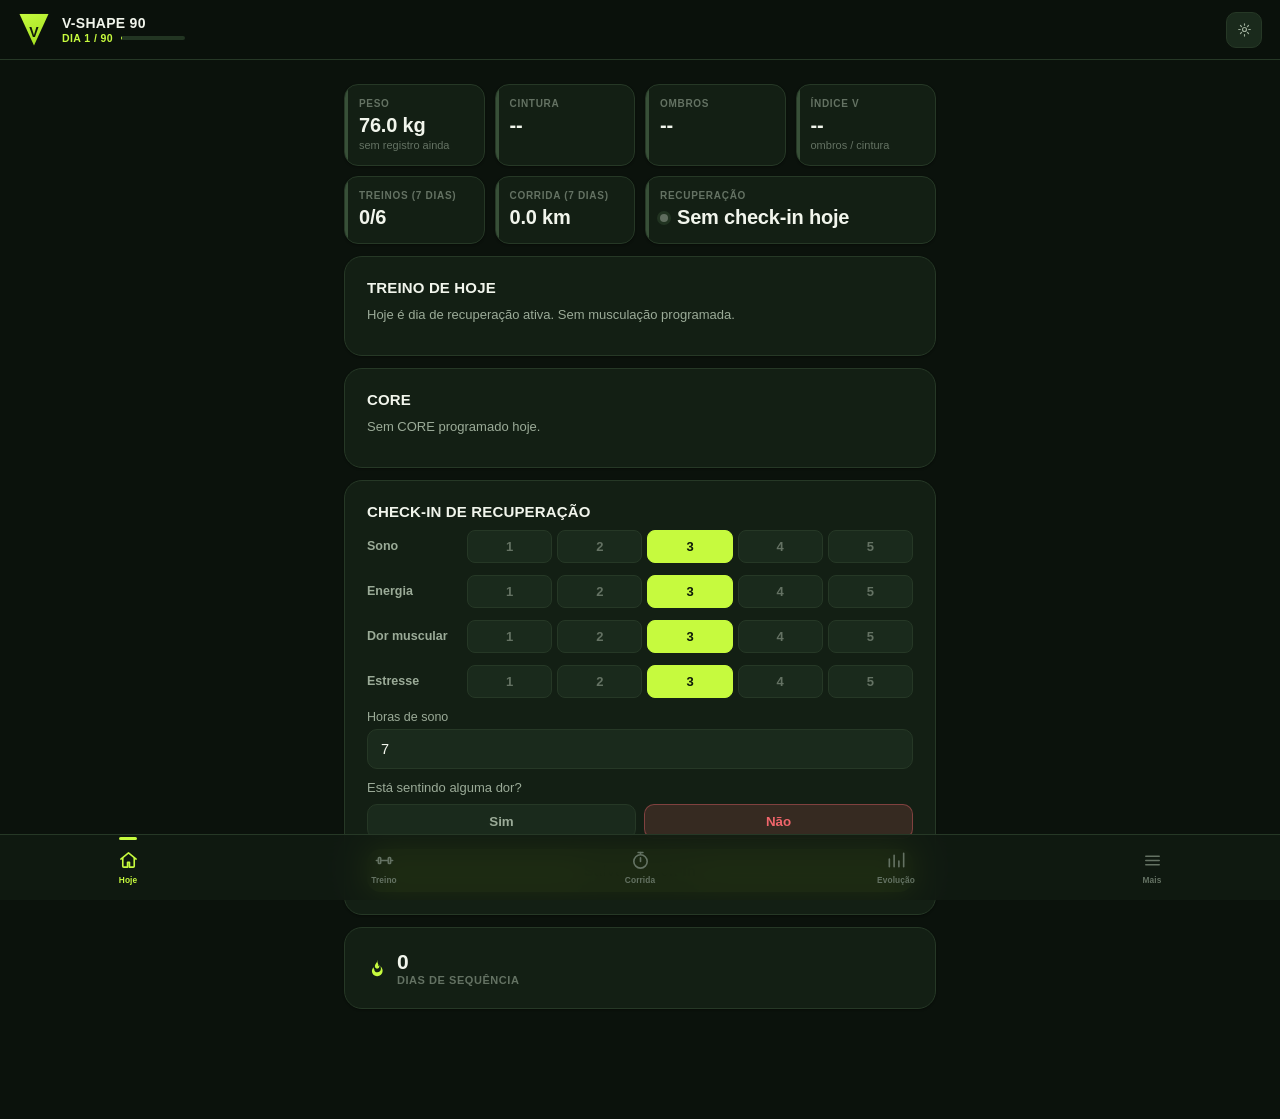
==== vshape90/index.html @ 39c12e2d "Add files via upload" ====
<!DOCTYPE html>
<html lang="pt-BR">
<head>
<meta charset="UTF-8">
<meta name="viewport" content="width=device-width, initial-scale=1, viewport-fit=cover">
<meta name="theme-color" content="#0B120C">
<title>V-SHAPE 90</title>
<link rel="manifest" href="manifest.json">
<link rel="icon" href="assets/icon-192.png">
<link rel="apple-touch-icon" href="assets/icon-192.png">
<link rel="stylesheet" href="css/style.css">
</head>
<body>

<!-- ====================== HEADER ====================== -->
<header class="app-header">
  <div class="brand">
    <span class="brand-mark">V</span>
    <div class="brand-text">
      <strong>V-SHAPE 90</strong>
      <div class="brand-day-row">
        <span id="header-day">DIA 1 / 90</span>
        <div class="brand-progress"><div class="brand-progress-fill" id="header-progress" style="width:1%"></div></div>
      </div>
    </div>
  </div>
  <button id="btn-more-shortcut" class="icon-btn" title="Configurações">
    <svg viewBox="0 0 22 22" fill="none" stroke="currentColor" stroke-width="1.5" stroke-linecap="round" stroke-linejoin="round">
      <circle cx="11" cy="11" r="2.6"/>
      <path d="M11 3.5v2M11 17.5v2M18.5 11h-2M5.5 11h-2M16.2 5.8l-1.4 1.4M7.2 14.8l-1.4 1.4M16.2 16.2l-1.4-1.4M7.2 7.2 5.8 5.8"/>
    </svg>
  </button>
</header>

<main id="app">

  <!-- ====================== VIEW: HOJE ====================== -->
  <section id="view-hoje" class="view active">

    <div class="card-grid" id="dashboard-cards"></div>

    <div class="panel" id="today-workout-panel">
      <h3>TREINO DE HOJE</h3>
      <div id="today-workout-content"></div>
    </div>

    <div class="panel" id="today-run-panel" style="display:none">
      <h3>CORRIDA DE HOJE</h3>
      <div id="today-run-content"></div>
    </div>

    <div class="panel" id="today-core-panel">
      <h3>CORE</h3>
      <div id="today-core-content"></div>
    </div>

    <div class="panel" id="checkin-panel">
      <h3>CHECK-IN DE RECUPERAÇÃO</h3>
      <div id="checkin-content"></div>
    </div>

    <div class="panel" id="streak-panel">
      <div class="streak-row">
        <div class="streak-metric">
          <svg class="icon-badge" viewBox="0 0 22 22" fill="currentColor" stroke="none">
            <path d="M11 2c1.1 2.8-1.9 4.1-2.3 6.6-.3 1.9.9 3.1 2.3 3.1a2.7 2.7 0 0 0 2.7-2.7c0-.6-.2-1.1-.5-1.6.2 1.1-.4 1.6-.8 1.3.6-1.6-.7-2.5-.9-4.2A3.6 3.6 0 0 0 11 2z"/>
            <path d="M8 12.3a3.4 3.4 0 0 0 3.4 3.4c2.2 0 3.9-1.7 3.9-4a5 5 0 0 0-.7-2.5c1.6 1 2.6 2.9 2.6 5A5.9 5.9 0 0 1 11 20a5.6 5.6 0 0 1-5.6-5.6c0-1.7.8-3 1.9-4.1-.1.7 0 1.4.7 2z"/>
          </svg>
          <div>
            <strong id="streak-count">0</strong>
            <div class="metric-label">dias de sequência</div>
          </div>
        </div>
        <div id="pr-mini" class="pr-mini"></div>
      </div>
    </div>
  </section>

  <!-- ====================== VIEW: TREINO ====================== -->
  <section id="view-treino" class="view">
    <div class="tabs" id="day-tabs"></div>
    <div id="treino-content"></div>
  </section>

  <!-- MODO TREINO (fullscreen overlay) -->
  <div id="workout-mode" class="workout-mode hidden">
    <button id="wm-close" class="icon-btn wm-close">✕</button>
    <div class="wm-inner">
      <div class="wm-eyebrow" id="wm-eyebrow">TREINO</div>
      <div id="wm-demo"></div>
      <div class="wm-exname" id="wm-exname">EXERCÍCIO</div>
      <div class="wm-series" id="wm-series">Série 1/4</div>
      <div class="wm-prev" id="wm-prev">Anterior: --</div>
      <a class="ex-external-link" id="wm-external-link" href="https://gifdotreino.com/" target="_blank" rel="noopener noreferrer">
        Ver execução real no Gif do Treino
        <svg viewBox="0 0 16 16" fill="none" stroke="currentColor" stroke-width="1.6" stroke-linecap="round" stroke-linejoin="round"><path d="M6 3H3v10h10v-3"/><path d="M9 3h4v4"/><path d="M13 3 7 9"/></svg>
      </a>

      <div class="wm-field">
        <label>Carga (kg)</label>
        <div class="stepper">
          <button id="wm-weight-minus" class="stepper-btn">−</button>
          <input id="wm-weight" type="number" inputmode="decimal" value="0">
          <button id="wm-weight-plus" class="stepper-btn">+</button>
        </div>
      </div>

      <div class="wm-field">
        <label>Repetições</label>
        <div class="stepper">
          <button id="wm-reps-minus" class="stepper-btn">−</button>
          <input id="wm-reps" type="number" inputmode="numeric" value="0">
          <button id="wm-reps-plus" class="stepper-btn">+</button>
        </div>
      </div>

      <label class="wm-pain-check">
        <input type="checkbox" id="wm-pain"> Senti dor nesta série
      </label>

      <button id="wm-conclude" class="btn-primary btn-lg">✓ CONCLUIR SÉRIE</button>

      <div id="wm-rest" class="wm-rest hidden">
        <div class="wm-rest-label">DESCANSO</div>
        <div class="wm-rest-time" id="wm-rest-time">01:30</div>
        <div class="wm-rest-options" id="wm-rest-options"></div>
        <button id="wm-skip-rest" class="btn-ghost">Pular descanso</button>
      </div>
    </div>
  </div>

  <!-- ====================== VIEW: CORRIDA ====================== -->
  <section id="view-corrida" class="view">
    <div class="panel">
      <h3>PLANO DA SEMANA</h3>
      <div id="run-plan-content"></div>
    </div>
    <div class="panel">
      <h3>REGISTRAR CORRIDA</h3>
      <form id="run-form" class="form-grid">
        <label>Tipo
          <select id="run-type">
            <option value="leve">Corrida leve</option>
            <option value="intervalado">Intervalado</option>
            <option value="longao">Longão</option>
          </select>
        </label>
        <label>Distância (km)
          <input id="run-distance" type="number" step="0.01" min="0" required>
        </label>
        <label>Duração (min)
          <input id="run-duration" type="number" step="0.1" min="0" required>
        </label>
        <label>Esforço percebido (1-10)
          <input id="run-rpe" type="number" min="1" max="10">
        </label>
        <label>FC média (opcional)
          <input id="run-hr" type="number" min="0">
        </label>
        <label class="span-2">Observações
          <textarea id="run-notes" rows="2"></textarea>
        </label>
        <button type="submit" class="btn-primary span-2">Salvar corrida</button>
      </form>
    </div>
    <div class="panel">
      <h3>EVOLUÇÃO DO PACE</h3>
      <canvas id="run-pace-chart" class="chart-canvas"></canvas>
    </div>
    <div class="panel">
      <h3>HISTÓRICO</h3>
      <div id="run-history"></div>
    </div>
  </section>

  <!-- ====================== VIEW: EVOLUÇÃO ====================== -->
  <section id="view-evolucao" class="view">
    <div class="panel">
      <h3>ÍNDICE V-SHAPE</h3>
      <div id="vindex-content"></div>
      <canvas id="vindex-chart" class="chart-canvas"></canvas>
    </div>

    <div class="panel">
      <h3>REGISTRO SEMANAL DE MEDIDAS</h3>
      <form id="body-form" class="form-grid">
        <label>Peso (kg)<input id="bf-weight" type="number" step="0.1" required></label>
        <label>Cintura (cm)<input id="bf-waist" type="number" step="0.1"></label>
        <label>Ombros (cm)<input id="bf-shoulders" type="number" step="0.1"></label>
        <label>Peito (cm)<input id="bf-chest" type="number" step="0.1"></label>
        <label>Braço D (cm)<input id="bf-armr" type="number" step="0.1"></label>
        <label>Braço E (cm)<input id="bf-arml" type="number" step="0.1"></label>
        <label>Coxa (cm)<input id="bf-thigh" type="number" step="0.1"></label>
        <button type="submit" class="btn-primary span-2">Salvar medidas</button>
      </form>
    </div>

    <div class="panel">
      <h3>PESO — HISTÓRICO</h3>
      <canvas id="weight-chart" class="chart-canvas"></canvas>
    </div>

    <div class="panel">
      <h3>FOTOS DE PROGRESSO</h3>
      <div class="photo-upload-row">
        <label>Ângulo
          <select id="photo-type">
            <option value="frente">Frente</option>
            <option value="costas">Costas</option>
            <option value="perfil">Perfil</option>
          </select>
        </label>
        <input type="file" id="photo-input" accept="image/*" capture="environment">
      </div>
      <div id="photo-gallery" class="photo-gallery"></div>
    </div>

    <div class="panel">
      <h3>COMPARAÇÃO POR SEMANA</h3>
      <div id="week-compare-controls" class="week-compare-controls"></div>
      <div id="week-compare-content"></div>
    </div>

    <div class="panel">
      <h3>
        <svg class="icon" viewBox="0 0 22 22" fill="none" stroke="currentColor" stroke-width="1.5" stroke-linecap="round" stroke-linejoin="round">
          <path d="M7 4h8v3a4 4 0 0 1-8 0V4z"/>
          <path d="M7 5H4.5a2 2 0 0 0 0 4H7M15 5h2.5a2 2 0 0 1 0 4H15"/>
          <path d="M11 11v3M8.5 17h5M9 17c0-1.2.5-2 2-2s2 .8 2 2"/>
        </svg>
        Recordes
      </h3>
      <div id="records-content"></div>
    </div>

    <div class="panel">
      <h3>CHECKPOINTS 30 / 60 / 90</h3>
      <div id="checkpoints-content"></div>
    </div>

    <div class="panel">
      <h3>RELATÓRIO SEMANAL</h3>
      <div id="weekly-report-content"></div>
      <button id="btn-generate-report" class="btn-secondary">Gerar relatório desta semana</button>
    </div>
  </section>

  <!-- ====================== VIEW: MAIS ====================== -->
  <section id="view-mais" class="view">

    <div class="panel">
      <h3>
        <svg class="icon" viewBox="0 0 22 22" fill="none" stroke="currentColor" stroke-width="1.6" stroke-linecap="round" stroke-linejoin="round">
          <path d="M11 3s5.5 6.2 5.5 10a5.5 5.5 0 1 1-11 0C5.5 9.2 11 3 11 3z"/>
        </svg>
        Água
      </h3>
      <div id="water-content"></div>
    </div>

    <div class="panel">
      <h3>ALIMENTAÇÃO</h3>
      <div id="nutrition-content"></div>
    </div>

    <div class="panel">
      <h3>CONFIGURAÇÕES</h3>
      <form id="settings-form" class="form-grid">
        <label>Meta de água (mL)<input id="set-water" type="number" min="0"></label>
        <label>Meta de calorias (kcal)<input id="set-cal" type="number" min="0"></label>
        <label>Meta de proteína (g)<input id="set-prot" type="number" min="0"></label>
        <label>Meta de carboidrato (g)<input id="set-carb" type="number" min="0"></label>
        <label>Meta de gordura (g)<input id="set-fat" type="number" min="0"></label>
        <label>Descanso padrão (s)<input id="set-rest" type="number" min="0"></label>
        <button type="submit" class="btn-primary span-2">Salvar configurações</button>
      </form>
    </div>

    <div class="panel">
      <h3>BACKUP</h3>
      <p class="muted">Todos os dados ficam salvos apenas neste dispositivo. Exporte regularmente.</p>
      <div class="backup-row">
        <button id="btn-export" class="btn-primary">Exportar backup</button>
        <label class="btn-secondary file-label">
          Importar backup
          <input type="file" id="import-input" accept="application/json" hidden>
        </label>
      </div>
      <div id="backup-status" class="muted"></div>
    </div>

    <div class="panel">
      <h3>SOBRE</h3>
      <p class="muted">V-SHAPE 90 · PWA pessoal · dados 100% locais neste dispositivo.</p>
      <button id="btn-reset-all" class="btn-danger">Apagar todos os dados</button>
    </div>
  </section>

</main>

<!-- ====================== NAV INFERIOR ====================== -->
<nav class="bottom-nav">
  <button class="nav-btn active" data-view="hoje">
    <svg viewBox="0 0 22 22" fill="none" stroke="currentColor" stroke-width="1.7" stroke-linecap="round" stroke-linejoin="round">
      <path d="M3 10.5 11 4l8 6.5"/>
      <path d="M5 9.5V18a1 1 0 0 0 1 1h4v-5h2v5h4a1 1 0 0 0 1-1V9.5"/>
    </svg>
    <small>Hoje</small>
  </button>
  <button class="nav-btn" data-view="treino">
    <svg viewBox="0 0 22 22" fill="none" stroke="currentColor" stroke-width="1.7" stroke-linecap="round" stroke-linejoin="round">
      <path d="M2.5 11h2M17.5 11h2"/>
      <rect x="4.6" y="7.8" width="2.4" height="6.4" rx="0.8"/>
      <rect x="15" y="7.8" width="2.4" height="6.4" rx="0.8"/>
      <path d="M7 11h8"/>
    </svg>
    <small>Treino</small>
  </button>
  <button class="nav-btn" data-view="corrida">
    <svg viewBox="0 0 22 22" fill="none" stroke="currentColor" stroke-width="1.7" stroke-linecap="round" stroke-linejoin="round">
      <circle cx="11" cy="12" r="7"/>
      <path d="M11 12V8.3"/>
      <path d="M8.5 2.6h5"/>
      <path d="M11 2.6V4"/>
    </svg>
    <small>Corrida</small>
  </button>
  <button class="nav-btn" data-view="evolucao">
    <svg viewBox="0 0 22 22" fill="none" stroke="currentColor" stroke-width="1.7" stroke-linecap="round" stroke-linejoin="round">
      <path d="M3.5 17.5V9.5M8.5 17.5V5.5M13.5 17.5v-6M18.5 17.5V3.5"/>
    </svg>
    <small>Evolução</small>
  </button>
  <button class="nav-btn" data-view="mais">
    <svg viewBox="0 0 22 22" fill="none" stroke="currentColor" stroke-width="1.7" stroke-linecap="round" stroke-linejoin="round">
      <path d="M4 6.5h14M4 11h14M4 15.5h14"/>
    </svg>
    <small>Mais</small>
  </button>
</nav>

<div id="toast" class="toast hidden"></div>

<script src="js/storage.js"></script>
<script src="js/charts.js"></script>
<script src="js/exercise-demos.js"></script>
<script src="js/workouts.js"></script>
<script src="js/running.js"></script>
<script src="js/recovery.js"></script>
<script src="js/app.js"></script>
</body>
</html>
---- vshape90/css/style.css ----
/* ============================================================
   V-SHAPE 90 — style.css
   Tema: alinhado à identidade visual do FitMaster AI (referência
   do usuário) — fundo verde-escuro quase preto, acento lima vibrante,
   headlines em caixa-alta com peso forte. Elemento de assinatura
   mantido: recorte "taper" (V) no brand mark e nas barras de progresso.
   ============================================================ */

:root {
  /* Superfícies */
  --bg: #0B120C;
  --surface: #131F14;
  --surface-2: #1A2A1C;
  --surface-3: #223522;
  --border: #263826;
  --border-strong: #385038;

  /* Texto */
  --text: #F1F5EC;
  --text-secondary: #9BAB98;
  --text-tertiary: #647263;

  /* Acento primário: lima vibrante */
  --accent: #C6FA3E;
  --accent-deep: #9FDE1D;
  --accent-ink: #0E1A0A;
  --accent-soft: rgba(198,250,62,0.14);

  /* Acento secundário (gráficos, dados de corrida) */
  --mint: #57D9A3;
  --mint-soft: rgba(87,217,163,0.14);

  /* Estados */
  --positive: #3DDC84;
  --positive-soft: rgba(61,220,132,0.14);
  --warning: #EFC13B;
  --warning-soft: rgba(239,193,59,0.14);
  --danger: #F0656B;
  --danger-soft: rgba(240,101,107,0.16);

  /* Sistema */
  --radius-lg: 18px;
  --radius: 14px;
  --radius-sm: 10px;
  --nav-h: 66px;
  --header-h: 60px;
  --shadow-1: 0 1px 2px rgba(0,0,0,0.35);
  --shadow-2: 0 10px 26px rgba(0,0,0,0.45);
  --ease: cubic-bezier(0.2, 0.7, 0.2, 1);
}

* { box-sizing: border-box; }

html, body {
  margin: 0;
  padding: 0;
  background: var(--bg);
  color: var(--text);
  font-family: -apple-system, BlinkMacSystemFont, 'Segoe UI', Roboto, Helvetica, Arial, sans-serif;
  -webkit-tap-highlight-color: transparent;
  font-feature-settings: "tnum" 1;
}

body {
  padding-top: var(--header-h);
  padding-bottom: calc(var(--nav-h) + env(safe-area-inset-bottom) + 8px);
  min-height: 100vh;
  background-image: radial-gradient(620px 300px at 50% -12%, rgba(198,250,62,0.06), transparent 60%);
  background-repeat: no-repeat;
}

/* Headlines em caixa-alta, peso forte, tracking levemente negativo —
   aproxima o efeito "condensado" do print de referência usando fontes
   do sistema (mantém o app 100% offline, sem depender de CDN de fontes). */
h1, h2, h3, h4 {
  margin: 0 0 10px;
  font-weight: 800;
  letter-spacing: -0.01em;
  font-family: 'Arial Narrow', -apple-system, BlinkMacSystemFont, 'Segoe UI', Roboto, sans-serif;
}
h3 {
  font-size: 15px;
  text-transform: uppercase;
  color: var(--text);
  font-weight: 800;
  letter-spacing: 0.01em;
  display: flex;
  align-items: center;
  gap: 8px;
}
h3 .icon { width: 15px; height: 15px; color: var(--accent); flex: none; }
p { margin: 0 0 8px; line-height: 1.45; }
.muted { color: var(--text-secondary); font-size: 13px; }
::selection { background: var(--accent-soft); color: var(--text); }
:focus-visible { outline: 2px solid var(--accent); outline-offset: 2px; border-radius: 4px; }
button { font-family: inherit; cursor: pointer; }
svg { display: block; }

/* ---------- Header ---------- */
.app-header {
  position: fixed;
  top: 0; left: 0; right: 0;
  height: var(--header-h);
  display: flex;
  align-items: center;
  justify-content: space-between;
  padding: 0 18px;
  background: rgba(11,18,12,0.88);
  backdrop-filter: blur(14px) saturate(1.2);
  border-bottom: 1px solid var(--border);
  z-index: 50;
}
.brand { display: flex; align-items: center; gap: 12px; min-width: 0; }
.brand-mark {
  width: 32px; height: 32px;
  display: flex; align-items: center; justify-content: center;
  font-weight: 900; font-size: 14px;
  background: linear-gradient(155deg, var(--accent) 0%, var(--accent-deep) 100%);
  clip-path: polygon(50% 100%, 4% 0%, 96% 0%);
  color: var(--accent-ink);
  padding-top: 5px;
  flex: none;
  box-shadow: 0 2px 12px rgba(198,250,62,0.3);
}
.brand-text { display: flex; flex-direction: column; line-height: 1.2; min-width: 0; }
.brand-text strong {
  font-size: 14px; letter-spacing: 0.02em; color: var(--text);
  font-family: 'Arial Narrow', sans-serif; font-weight: 800; text-transform: uppercase;
}
.brand-day-row { display: flex; align-items: center; gap: 8px; }
.brand-day-row span { font-size: 10.5px; color: var(--accent); font-weight: 800; letter-spacing: 0.04em; white-space: nowrap; }
.brand-progress { width: 64px; height: 4px; background: var(--surface-3); border-radius: 3px; overflow: hidden; flex: none; }
.brand-progress-fill { height: 100%; background: var(--accent); border-radius: 3px; transition: width 0.4s var(--ease); }

.icon-btn {
  background: var(--surface-2);
  border: 1px solid var(--border);
  color: var(--text-secondary);
  width: 36px; height: 36px;
  border-radius: 10px;
  display: flex; align-items: center; justify-content: center;
  flex: none;
  transition: border-color 0.15s var(--ease), color 0.15s var(--ease);
}
.icon-btn svg { width: 17px; height: 17px; }
.icon-btn:active { border-color: var(--border-strong); color: var(--text); }

/* ---------- Layout / views ---------- */
main#app { padding: 16px; max-width: 640px; margin: 0 auto; }
.view { display: none; }
.view.active { display: block; animation: fadein 0.22s var(--ease); }
@keyframes fadein { from { opacity: 0; transform: translateY(6px); } to { opacity: 1; transform: none; } }

.panel {
  background: var(--surface);
  border: 1px solid var(--border);
  border-radius: var(--radius-lg);
  padding: 18px;
  margin-bottom: 12px;
  box-shadow: var(--shadow-1);
}

/* ---------- Dashboard cards ---------- */
.card-grid {
  display: grid;
  grid-template-columns: repeat(2, 1fr);
  gap: 10px;
  margin-bottom: 12px;
}
.dash-card {
  background: var(--surface);
  border: 1px solid var(--border);
  border-radius: var(--radius);
  padding: 13px 14px 14px;
  position: relative;
  overflow: hidden;
  box-shadow: var(--shadow-1);
}
.dash-card::before {
  content: '';
  position: absolute; left: 0; top: 0; bottom: 0;
  width: 3px;
  background: var(--border-strong);
}
.dash-card.accent::before { background: var(--accent); }
.dash-card .label { font-size: 10px; color: var(--text-tertiary); text-transform: uppercase; letter-spacing: 0.07em; font-weight: 700; }
.dash-card .value { font-size: 20px; font-weight: 800; margin-top: 5px; letter-spacing: -0.01em; font-variant-numeric: tabular-nums; }
.dash-card .sub { font-size: 11px; color: var(--text-tertiary); margin-top: 2px; }
.dash-card.wide { grid-column: span 2; }
.dash-card .value.green { color: var(--positive); }
.dash-card .value.yellow { color: var(--warning); }
.dash-card .value.red { color: var(--danger); }

/* ---------- Taper bar (elemento de assinatura visual) ---------- */
.taper-track {
  height: 8px;
  background: var(--surface-2);
  border-radius: 6px;
  overflow: hidden;
  position: relative;
}
.taper-fill {
  height: 100%;
  border-radius: 6px;
  background: var(--accent);
  transition: width 0.4s var(--ease);
}

.taper-divider {
  display: flex; align-items: center; gap: 10px;
  margin: 2px 0 14px;
}
.taper-divider::before {
  content: '';
  width: 10px; height: 10px;
  background: linear-gradient(155deg, var(--accent), var(--accent-deep));
  clip-path: polygon(50% 100%, 4% 0%, 96% 0%);
  flex: none;
}
.taper-divider .label { font-size: 11px; text-transform: uppercase; letter-spacing: 0.08em; color: var(--text-tertiary); font-weight: 700; }

/* ---------- Buttons ---------- */
.btn-primary, .btn-secondary, .btn-ghost, .btn-danger {
  border: none;
  border-radius: var(--radius);
  padding: 13px 18px;
  font-size: 15px;
  font-weight: 800;
  letter-spacing: 0.01em;
  width: 100%;
  transition: transform 0.08s var(--ease), filter 0.15s var(--ease), background 0.15s var(--ease), border-color 0.15s var(--ease);
  display: inline-flex; align-items: center; justify-content: center; gap: 8px;
}
.btn-primary { background: var(--accent); color: var(--accent-ink); }
.btn-primary:active { filter: brightness(0.92); transform: scale(0.99); }
.btn-secondary { background: var(--surface-2); color: var(--text); border: 1px solid var(--border-strong); }
.btn-secondary:active { background: var(--surface-3); }
.btn-ghost { background: transparent; color: var(--text-secondary); border: 1px solid var(--border); }
.btn-ghost:active { border-color: var(--border-strong); }
.btn-danger { background: var(--danger-soft); color: var(--danger); border: 1px solid rgba(240,101,107,0.35); }
.btn-lg { padding: 17px; font-size: 16.5px; border-radius: 16px; }
.btn-sm { padding: 7px 12px; font-size: 12.5px; width: auto; }

/* ---------- Forms ---------- */
.form-grid {
  display: grid;
  grid-template-columns: 1fr 1fr;
  gap: 10px;
}
.form-grid label {
  display: flex;
  flex-direction: column;
  font-size: 11.5px;
  color: var(--text-tertiary);
  gap: 6px;
  font-weight: 700;
  letter-spacing: 0.02em;
  text-transform: uppercase;
}
.form-grid .span-2 { grid-column: span 2; }
input, select, textarea {
  background: var(--surface-2);
  border: 1px solid var(--border);
  color: var(--text);
  border-radius: var(--radius-sm);
  padding: 11px 13px;
  font-size: 14.5px;
  font-family: inherit;
  width: 100%;
  transition: border-color 0.15s var(--ease), background 0.15s var(--ease);
}
input:focus, select:focus, textarea:focus {
  outline: none;
  border-color: var(--accent);
  background: var(--surface-3);
}
textarea { resize: vertical; }

/* ---------- Tabs / pill selectors (estilo "Full Body / ABC / ABCD") ---------- */
.tabs {
  display: flex;
  gap: 8px;
  overflow-x: auto;
  padding: 3px 3px 12px;
  margin-bottom: 2px;
  -ms-overflow-style: none;
  scrollbar-width: none;
}
.tabs::-webkit-scrollbar { display: none; }
.tab-btn {
  flex: 0 0 auto;
  background: var(--surface-2);
  border: 1px solid var(--border);
  color: var(--text-secondary);
  padding: 10px 16px;
  border-radius: var(--radius);
  font-size: 12.5px;
  font-weight: 800;
  letter-spacing: 0.02em;
  white-space: nowrap;
  transition: all 0.15s var(--ease);
}
.tab-btn.active { background: var(--accent); color: var(--accent-ink); border-color: var(--accent); }

/* ---------- Exercise list ---------- */
.exercise-card {
  background: var(--surface);
  border: 1px solid var(--border);
  border-radius: var(--radius-lg);
  padding: 15px;
  margin-bottom: 10px;
  box-shadow: var(--shadow-1);
}
.exercise-card .ex-head { display: flex; justify-content: space-between; align-items: baseline; gap: 10px; }
.exercise-card .ex-head-row { display: flex; align-items: flex-start; gap: 12px; }
.exercise-card .ex-name { font-weight: 700; font-size: 14.5px; letter-spacing: -0.01em; }
.exercise-card .ex-meta { font-size: 12px; color: var(--text-tertiary); margin-top: 3px; font-variant-numeric: tabular-nums; }
.exercise-card .ex-suggestion {
  margin-top: 10px;
  font-size: 12.5px;
  padding: 9px 11px;
  border-radius: var(--radius-sm);
  background: var(--surface-2);
  border-left: 3px solid var(--border-strong);
}
.ex-suggestion.success { color: var(--positive); background: var(--positive-soft); border-left-color: var(--positive); }
.ex-suggestion.warning { color: var(--danger); background: var(--danger-soft); border-left-color: var(--danger); }
.ex-suggestion.info { color: var(--warning); background: var(--warning-soft); border-left-color: var(--warning); }
.ex-suggestion.neutral { color: var(--text-secondary); }
.exercise-card .ex-actions { display: flex; gap: 8px; margin-top: 12px; }
.exercise-card .ex-actions button { flex: 1; }
.ex-external-link {
  display: flex; align-items: center; justify-content: center; gap: 6px;
  margin-top: 10px; padding: 9px; border-radius: var(--radius-sm);
  font-size: 12px; font-weight: 700; text-decoration: none;
  color: var(--text-tertiary); border: 1px dashed var(--border-strong);
  transition: color 0.15s var(--ease), border-color 0.15s var(--ease);
}
.ex-external-link:active { color: var(--accent); border-color: var(--accent); }
.ex-external-link svg { width: 13px; height: 13px; flex: none; }
.ex-history-row {
  display: grid; grid-template-columns: 1fr 1fr 1fr; gap: 8px;
  font-size: 12.5px; padding: 8px 0; border-bottom: 1px solid var(--border);
  font-variant-numeric: tabular-nums; color: var(--text-secondary);
}
.ex-history-row:first-child { color: var(--text-tertiary); font-weight: 700; text-transform: uppercase; font-size: 10px; letter-spacing: 0.05em; }
.ex-history-row:last-child { border-bottom: none; }
.ex-history-row span:nth-child(2) { text-align: center; }
.ex-history-row span:nth-child(3) { text-align: right; }

.rest-chip {
  font-size: 11px; padding: 4px 9px; border-radius: 20px;
  background: var(--surface-2); color: var(--text-tertiary);
  border: 1px solid var(--border);
  display: inline-flex; align-items: center; gap: 4px;
  font-variant-numeric: tabular-nums;
}

/* Linha de navegação estilo "Agenda de treino" (dia + resumo + seta) */
.day-row {
  display: flex; align-items: center; justify-content: space-between;
  background: var(--surface); border: 1px solid var(--border);
  border-radius: var(--radius-lg); padding: 16px; margin-bottom: 10px;
}
.day-row .day-name { font-weight: 800; font-size: 15px; }
.day-row .day-summary { color: var(--accent); font-weight: 700; font-size: 13px; margin-top: 3px; }
.day-row .chevron { color: var(--text-tertiary); flex: none; }

/* ---------- Modo Treino (fullscreen) ---------- */
.workout-mode {
  position: fixed; inset: 0;
  background: var(--bg);
  z-index: 200;
  display: flex; flex-direction: column;
  padding: 20px;
  padding-top: max(20px, env(safe-area-inset-top));
}
.workout-mode.hidden { display: none; }
.wm-close { position: absolute; top: 18px; right: 18px; }
.wm-inner { margin: auto; width: 100%; max-width: 420px; text-align: center; }
.wm-eyebrow { font-size: 10.5px; text-transform: uppercase; letter-spacing: 0.12em; color: var(--accent); font-weight: 800; margin-bottom: 8px; }
.wm-exname {
  font-size: 24px; font-weight: 800; letter-spacing: -0.01em; margin-bottom: 8px; text-transform: uppercase;
  font-family: 'Arial Narrow', sans-serif;
}
.wm-series { color: var(--text); font-weight: 700; margin-bottom: 4px; font-size: 13.5px; }
.wm-prev { color: var(--text-tertiary); font-size: 13px; margin-bottom: 26px; font-variant-numeric: tabular-nums; }
.wm-field { margin-bottom: 16px; text-align: left; }
.wm-field label { font-size: 11px; color: var(--text-tertiary); font-weight: 700; text-transform: uppercase; letter-spacing: 0.07em; }
.stepper { display: flex; align-items: stretch; gap: 8px; margin-top: 7px; }
.stepper input {
  text-align: center; font-size: 24px; font-weight: 800;
  font-variant-numeric: tabular-nums; background: var(--surface-2); border-color: var(--border-strong);
}
.stepper-btn {
  width: 52px;
  background: var(--surface-2);
  border: 1px solid var(--border-strong);
  color: var(--text);
  font-size: 20px;
  font-weight: 700;
  border-radius: 12px;
  transition: background 0.15s var(--ease);
}
.stepper-btn:active { background: var(--surface-3); }
.wm-pain-check { display: flex; align-items: center; gap: 8px; font-size: 13px; color: var(--text-secondary); margin-bottom: 20px; justify-content: center; }
.wm-pain-check input { width: 17px; height: 17px; accent-color: var(--danger); }
.wm-rest { margin-top: 24px; }
.wm-rest.hidden { display: none; }
.wm-rest-label { font-size: 11px; letter-spacing: 0.12em; color: var(--text-tertiary); font-weight: 700; text-transform: uppercase; }
.wm-rest-time { font-size: 46px; font-weight: 800; color: var(--accent); margin: 8px 0 16px; font-variant-numeric: tabular-nums; letter-spacing: -0.02em; }
.wm-rest-options { display: flex; gap: 6px; justify-content: center; margin-bottom: 16px; flex-wrap: wrap; }
.wm-rest-options button {
  background: var(--surface-2); border: 1px solid var(--border); color: var(--text-secondary);
  padding: 7px 11px; border-radius: 9px; font-size: 12.5px; font-weight: 600;
  font-variant-numeric: tabular-nums;
}
.wm-rest-options button.active { color: var(--accent-ink); border-color: var(--accent); background: var(--accent); }

/* ---------- Check-in / recovery ---------- */
.scale-row { display: flex; align-items: center; gap: 8px; margin-bottom: 12px; }
.scale-row .scale-label { flex: 0 0 92px; font-size: 12.5px; color: var(--text-secondary); font-weight: 600; }
.scale-btns { display: flex; gap: 5px; flex: 1; }
.scale-btns button {
  flex: 1; background: var(--surface-2); border: 1px solid var(--border); color: var(--text-tertiary);
  border-radius: 8px; padding: 8px 0; font-weight: 700; font-size: 13px;
  transition: all 0.12s var(--ease);
}
.scale-btns button.active { background: var(--accent); color: var(--accent-ink); border-color: var(--accent); }
.pain-toggle { display: flex; gap: 8px; margin-bottom: 10px; }
.pain-toggle button { flex: 1; padding: 9px; border-radius: var(--radius-sm); background: var(--surface-2); border: 1px solid var(--border); color: var(--text-secondary); font-weight: 700; }
.pain-toggle button.active { background: var(--danger-soft); color: var(--danger); border-color: rgba(240,101,107,0.4); }

.semaphore-badge {
  display: inline-flex; align-items: center; gap: 8px;
  padding: 9px 14px; border-radius: 12px; font-weight: 800; font-size: 13px; margin-top: 4px;
}
.semaphore-badge.green { background: var(--positive-soft); color: var(--positive); }
.semaphore-badge.yellow { background: var(--warning-soft); color: var(--warning); }
.semaphore-badge.red { background: var(--danger-soft); color: var(--danger); }
.semaphore-badge.gray { background: var(--surface-2); color: var(--text-tertiary); }
.status-dot { width: 8px; height: 8px; border-radius: 50%; flex: none; box-shadow: 0 0 0 3px currentColor; opacity: 0.95; }
.status-dot.green { background: var(--positive); color: var(--positive-soft); }
.status-dot.yellow { background: var(--warning); color: var(--warning-soft); }
.status-dot.red { background: var(--danger); color: var(--danger-soft); }
.status-dot.gray { background: var(--text-tertiary); color: var(--surface-3); }

/* ---------- Streak / PR panel ---------- */
.streak-row { display: flex; justify-content: space-between; align-items: center; gap: 10px; }
.streak-metric { display: flex; align-items: center; gap: 10px; }
.streak-metric .icon-badge { color: var(--accent); }
.streak-metric strong { font-size: 21px; font-weight: 800; letter-spacing: -0.01em; }
.streak-metric .metric-label { font-size: 11px; color: var(--text-tertiary); text-transform: uppercase; letter-spacing: 0.05em; font-weight: 700; }
.pr-mini { font-size: 12px; color: var(--text-secondary); display: flex; align-items: center; gap: 6px; text-align: right; }
.pr-mini .icon { width: 14px; height: 14px; color: var(--accent); flex: none; }
.icon-badge { width: 20px; height: 20px; flex: none; }

/* ---------- Chart canvas ---------- */
.chart-canvas { width: 100%; height: 170px; display: block; }

/* ============================================================
   Animações de execução dos exercícios (boneco-palito original,
   sem imagens/gifs de terceiros — ver js/exercise-demos.js)
   ============================================================ */
.exercise-demo { flex: none; color: var(--accent); }
.exercise-demo-sm { width: 46px; height: 64px; }
.exercise-demo-lg { width: 92px; height: 128px; margin: 0 auto 10px; }
.exercise-demo-svg { width: 100%; height: 100%; overflow: visible; }
.exercise-demo-svg .rig-head { color: var(--text); }

/* Origem de rotação de cada segmento do boneco, usando as coordenadas
   reais do viewBox (ombro, cotovelo, quadril, joelho) — é isso que faz
   cada segmento girar a partir da articulação correta. */
.exercise-demo-svg .rig-torso { transform-origin: 50px 78px; }
.exercise-demo-svg .rig-upperarm { transform-origin: 50px 36px; }
.exercise-demo-svg .rig-forearm { transform-origin: 66px 52px; }
.exercise-demo-svg .rig-thigh { transform-origin: 50px 78px; }
.exercise-demo-svg .rig-shin { transform-origin: 46px 106px; }

/* Puxada vertical (barra fixa, puxada alta, pulldown) */
.pattern-pull-vertical .rig-upperarm { animation: demoPullVert 1.7s ease-in-out infinite; }
@keyframes demoPullVert { 0%, 100% { transform: rotate(-75deg); } 50% { transform: rotate(5deg); } }

/* Remada (puxada horizontal) */
.pattern-row .rig-upperarm { animation: demoRowUpper 1.7s ease-in-out infinite; }
@keyframes demoRowUpper { 0%, 100% { transform: rotate(-15deg); } 50% { transform: rotate(55deg); } }
.pattern-row .rig-forearm { animation: demoRowFore 1.7s ease-in-out infinite; }
@keyframes demoRowFore { 0%, 100% { transform: rotate(10deg); } 50% { transform: rotate(65deg); } }

/* Empurrar horizontal (supino) */
.pattern-press-h .rig-upperarm { transform: rotate(-78deg); }
.pattern-press-h .rig-forearm { animation: demoPressH 1.6s ease-in-out infinite; }
@keyframes demoPressH { 0%, 100% { transform: rotate(95deg); } 50% { transform: rotate(10deg); } }

/* Empurrar vertical (desenvolvimento) */
.pattern-press-v .rig-upperarm { animation: demoPressV 1.8s ease-in-out infinite; }
@keyframes demoPressV { 0%, 100% { transform: rotate(-8deg); } 50% { transform: rotate(-165deg); } }

/* Voador (crucifixo, crossover, pullover) */
.pattern-fly .rig-upperarm { animation: demoFly 1.8s ease-in-out infinite; }
@keyframes demoFly { 0%, 100% { transform: rotate(-100deg); } 50% { transform: rotate(-15deg); } }

/* Rosca (bíceps) */
.pattern-curl .rig-upperarm { transform: rotate(3deg); }
.pattern-curl .rig-forearm { animation: demoCurl 1.3s ease-in-out infinite; }
@keyframes demoCurl { 0%, 100% { transform: rotate(10deg); } 50% { transform: rotate(135deg); } }

/* Tríceps */
.pattern-triceps .rig-upperarm { transform: rotate(-22deg); }
.pattern-triceps .rig-forearm { animation: demoTriceps 1.3s ease-in-out infinite; }
@keyframes demoTriceps { 0%, 100% { transform: rotate(135deg); } 50% { transform: rotate(20deg); } }

/* Elevação lateral */
.pattern-lateral .rig-upperarm { animation: demoLateral 1.6s ease-in-out infinite; }
@keyframes demoLateral { 0%, 100% { transform: rotate(5deg); } 50% { transform: rotate(-95deg); } }

/* Deltoide posterior / face pull */
.pattern-reardelt .rig-upperarm { animation: demoRearUpper 1.8s ease-in-out infinite; }
@keyframes demoRearUpper { 0%, 100% { transform: rotate(-65deg); } 50% { transform: rotate(18deg); } }
.pattern-reardelt .rig-forearm { animation: demoRearFore 1.8s ease-in-out infinite; }
@keyframes demoRearFore { 0%, 100% { transform: rotate(20deg); } 50% { transform: rotate(90deg); } }

/* Encolhimento (trapézio) */
.pattern-shrug .rig-torso { animation: demoShrug 1.2s ease-in-out infinite; }
@keyframes demoShrug { 0%, 100% { transform: translateY(0); } 50% { transform: translateY(-5px); } }

/* Agachamento / leg press */
.pattern-squat .rig-torso { animation: demoSquatTorso 1.9s ease-in-out infinite; }
@keyframes demoSquatTorso { 0%, 100% { transform: rotate(0deg); } 50% { transform: rotate(12deg); } }
.pattern-squat .rig-thigh { animation: demoSquatThigh 1.9s ease-in-out infinite; }
@keyframes demoSquatThigh { 0%, 100% { transform: rotate(0deg); } 50% { transform: rotate(35deg); } }
.pattern-squat .rig-shin { animation: demoSquatShin 1.9s ease-in-out infinite; }
@keyframes demoSquatShin { 0%, 100% { transform: rotate(0deg); } 50% { transform: rotate(-55deg); } }

/* Dobradiça de quadril (stiff) */
.pattern-hinge .rig-torso { animation: demoHinge 1.9s ease-in-out infinite; }
@keyframes demoHinge { 0%, 100% { transform: rotate(0deg); } 50% { transform: rotate(46deg); } }
.pattern-hinge .rig-thigh { animation: demoHingeThigh 1.9s ease-in-out infinite; }
@keyframes demoHingeThigh { 0%, 100% { transform: rotate(0deg); } 50% { transform: rotate(6deg); } }

/* Cadeira extensora */
.pattern-legext .rig-thigh { transform: rotate(60deg); }
.pattern-legext .rig-shin { animation: demoLegExt 1.6s ease-in-out infinite; }
@keyframes demoLegExt { 0%, 100% { transform: rotate(-70deg); } 50% { transform: rotate(0deg); } }

/* Mesa flexora */
.pattern-legcurl .rig-shin { animation: demoLegCurl 1.6s ease-in-out infinite; }
@keyframes demoLegCurl { 0%, 100% { transform: rotate(0deg); } 50% { transform: rotate(-100deg); } }

/* Panturrilha */
.pattern-calf .rig-root { animation: demoCalf 1.1s ease-in-out infinite; }
@keyframes demoCalf { 0%, 100% { transform: translateY(0); } 50% { transform: translateY(-5px); } }

/* Core (prancha, dead bug, bird dog, abdominais) */
.pattern-core .rig-torso { transform: rotate(78deg); }
.pattern-core .rig-thigh { transform: rotate(-6deg); }
.pattern-core .rig-root { animation: demoCoreHold 2.2s ease-in-out infinite; transform-origin: 50px 78px; }
@keyframes demoCoreHold { 0%, 100% { transform: scale(1); } 50% { transform: scale(1.02); } }

@media (prefers-reduced-motion: reduce) {
  .exercise-demo-svg [class^="rig-"] { animation: none !important; }
}


/* ---------- Photo gallery ---------- */
.photo-upload-row { display: flex; gap: 10px; align-items: flex-end; margin-bottom: 14px; flex-wrap: wrap; }
.photo-upload-row label { display: flex; flex-direction: column; font-size: 11px; color: var(--text-tertiary); gap: 6px; font-weight: 700; text-transform: uppercase; letter-spacing: 0.03em; }
.photo-gallery { display: grid; grid-template-columns: repeat(3, 1fr); gap: 8px; }
.photo-item { position: relative; border-radius: var(--radius-sm); overflow: hidden; aspect-ratio: 3/4; background: var(--surface-2); border: 1px solid var(--border); }
.photo-item img { width: 100%; height: 100%; object-fit: cover; display: block; }
.photo-item .photo-tag {
  position: absolute; bottom: 5px; left: 5px; font-size: 9px; font-weight: 700; text-transform: uppercase; letter-spacing: 0.04em;
  background: rgba(11,18,12,0.78); backdrop-filter: blur(4px); padding: 3px 7px; border-radius: 6px;
}
.photo-item .photo-del {
  position: absolute; top: 5px; right: 5px; background: rgba(11,18,12,0.78); border: none; color: #fff;
  width: 21px; height: 21px; border-radius: 50%; font-size: 11px; display: flex; align-items: center; justify-content: center;
}

/* ---------- Week compare ---------- */
.week-compare-controls { display: flex; align-items: center; gap: 10px; margin-bottom: 12px; flex-wrap: wrap; }
.week-compare-controls select { width: auto; }
.compare-grid { display: grid; grid-template-columns: 1fr 1fr; gap: 10px; }
.compare-col { background: var(--surface-2); border: 1px solid var(--border); border-radius: var(--radius); padding: 12px; text-align: center; }
.compare-col img { width: 100%; border-radius: var(--radius-sm); margin-bottom: 8px; aspect-ratio: 3/4; object-fit: cover; }
.compare-col strong { font-size: 12.5px; letter-spacing: 0.02em; }

/* ---------- PR list ---------- */
.pr-list { display: flex; flex-direction: column; gap: 8px; }
.pr-item {
  display: flex; justify-content: space-between; align-items: center;
  background: var(--surface-2); border: 1px solid var(--border); border-radius: var(--radius); padding: 11px 13px; font-size: 13px;
}
.pr-item .pr-value { color: var(--accent); font-weight: 800; font-variant-numeric: tabular-nums; }

/* ---------- Nutrition / water ---------- */
.meal-row { display: flex; justify-content: space-between; align-items: center; padding: 11px 0; border-bottom: 1px solid var(--border); font-size: 13.5px; }
.meal-row:last-child { border-bottom: none; }
.meal-row .meal-name { font-weight: 700; }
.meal-row .meal-macro { color: var(--text-tertiary); font-size: 11.5px; margin-top: 2px; font-variant-numeric: tabular-nums; }
.progress-bar { height: 8px; background: var(--surface-2); border-radius: 6px; overflow: hidden; margin: 8px 0 12px; }
.progress-bar .fill { height: 100%; background: var(--accent); border-radius: 6px; transition: width 0.3s var(--ease); }
.water-btns { display: flex; gap: 8px; margin-top: 12px; }
.water-btns button { flex: 1; }

/* ---------- Backup ---------- */
.backup-row { display: flex; gap: 10px; }
.file-label { text-align: center; cursor: pointer; }

/* ---------- Toast ---------- */
.toast {
  position: fixed; left: 50%; bottom: calc(var(--nav-h) + 18px);
  transform: translateX(-50%);
  background: var(--surface-3);
  border: 1px solid var(--border-strong);
  color: var(--text);
  padding: 11px 18px;
  border-radius: 30px;
  font-size: 13px;
  font-weight: 600;
  z-index: 300;
  box-shadow: var(--shadow-2);
  transition: opacity 0.2s var(--ease), transform 0.2s var(--ease);
}
.toast.hidden { display: none; }

/* ---------- Bottom nav ---------- */
.bottom-nav {
  position: fixed; left: 0; right: 0; bottom: 0;
  height: calc(var(--nav-h) + env(safe-area-inset-bottom));
  padding-bottom: env(safe-area-inset-bottom);
  background: rgba(17,27,18,0.92);
  backdrop-filter: blur(16px) saturate(1.2);
  border-top: 1px solid var(--border);
  display: flex;
  z-index: 100;
}
.nav-btn {
  flex: 1;
  background: none; border: none;
  display: flex; flex-direction: column; align-items: center; justify-content: center;
  gap: 4px;
  color: var(--text-tertiary);
  font-size: 10px;
  font-weight: 700;
  letter-spacing: 0.01em;
  position: relative;
  transition: color 0.15s var(--ease);
}
.nav-btn svg { width: 21px; height: 21px; transition: transform 0.15s var(--ease); }
.nav-btn.active { color: var(--accent); }
.nav-btn.active svg { transform: translateY(-1px); }
.nav-btn.active::before {
  content: '';
  position: absolute; top: 2px; left: 50%; transform: translateX(-50%);
  width: 18px; height: 2.5px; border-radius: 2px; background: var(--accent);
}

/* ---------- Responsividade desktop ---------- */
@media (min-width: 700px) {
  main#app { padding: 24px; }
  .card-grid { grid-template-columns: repeat(4, 1fr); }
  .dash-card.wide { grid-column: span 2; }
  .compare-grid { grid-template-columns: repeat(4, 1fr); }
  .panel { padding: 22px; }
}

/* Empty states */
.empty-state { color: var(--text-tertiary); font-size: 13px; text-align: center; padding: 20px 8px; }

/* Movimento reduzido */
@media (prefers-reduced-motion: reduce) {
  * { animation-duration: 0.01ms !important; transition-duration: 0.01ms !important; }
}
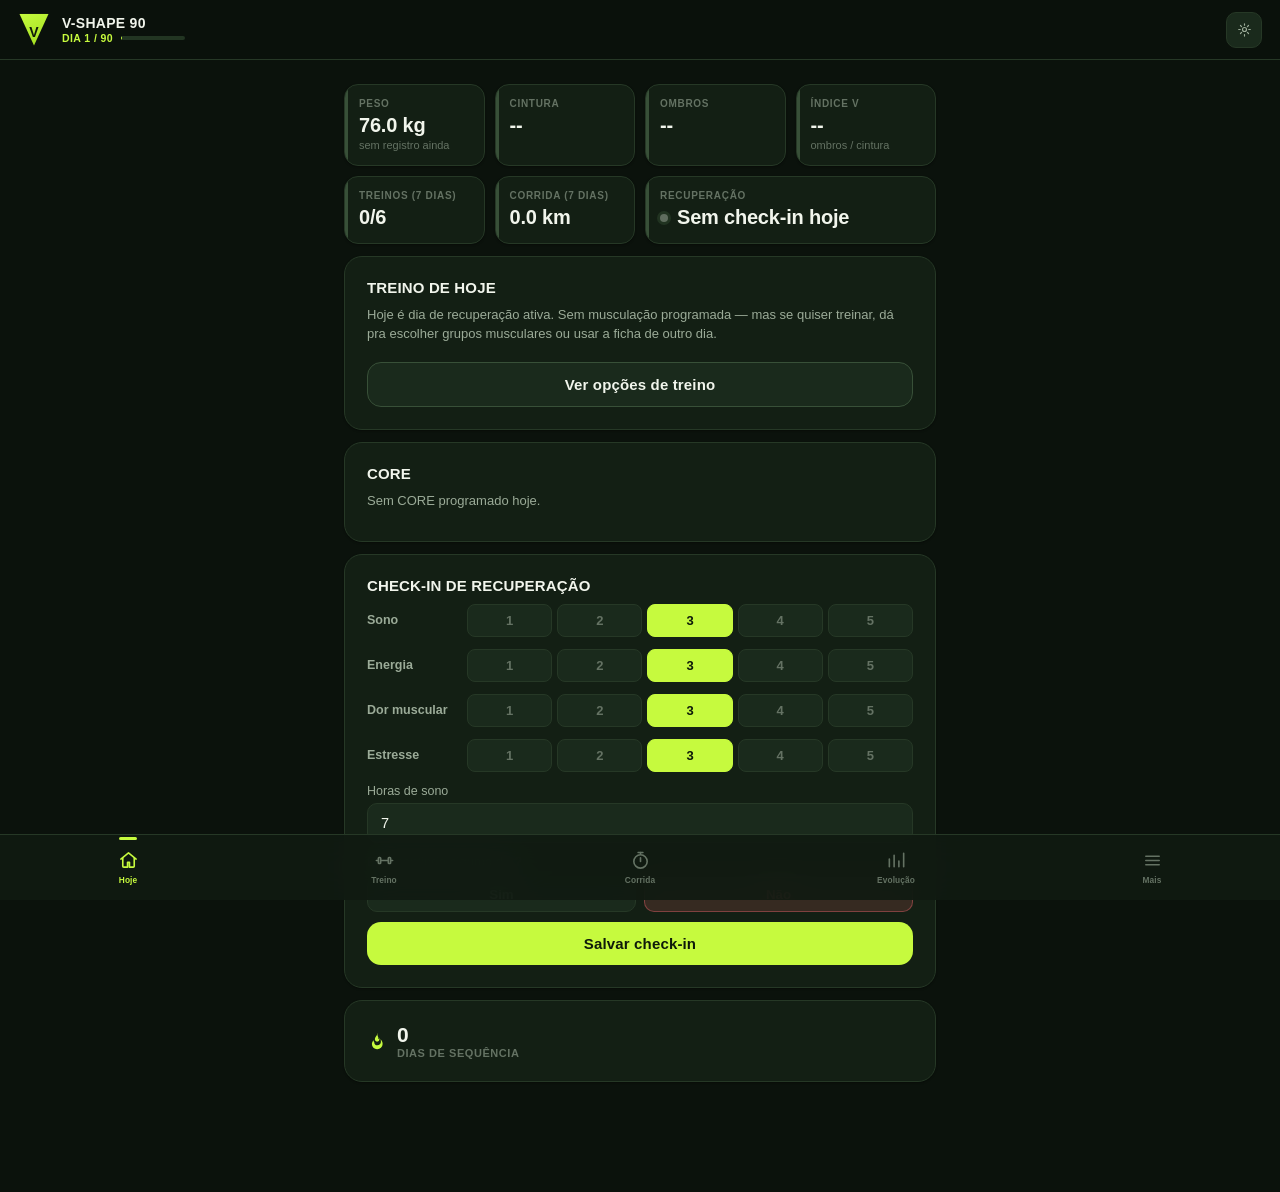
==== commit 16a63d6a: "Add files via upload" ====
--- a/vshape90/index.html
+++ b/vshape90/index.html
@@ -251,6 +251,17 @@
     <div class="panel">
       <h3>
         <svg class="icon" viewBox="0 0 22 22" fill="none" stroke="currentColor" stroke-width="1.6" stroke-linecap="round" stroke-linejoin="round">
+          <path d="M3.5 6h15M3.5 11h15M3.5 16h9"/>
+        </svg>
+        Grade semanal
+      </h3>
+      <p class="muted">Toque em um dia pra trocar o conteúdo com outro dia da semana.</p>
+      <div id="weekly-grid-content" style="margin-top:10px"></div>
+    </div>
+
+    <div class="panel">
+      <h3>
+        <svg class="icon" viewBox="0 0 22 22" fill="none" stroke="currentColor" stroke-width="1.6" stroke-linecap="round" stroke-linejoin="round">
           <path d="M11 3s5.5 6.2 5.5 10a5.5 5.5 0 1 1-11 0C5.5 9.2 11 3 11 3z"/>
         </svg>
         Água
@@ -344,6 +355,7 @@
 <script src="js/storage.js"></script>
 <script src="js/charts.js"></script>
 <script src="js/exercise-demos.js"></script>
+<script src="js/exercise-catalog.js"></script>
 <script src="js/workouts.js"></script>
 <script src="js/running.js"></script>
 <script src="js/recovery.js"></script>
--- a/vshape90/css/style.css
+++ b/vshape90/css/style.css
@@ -327,6 +327,7 @@
 .ex-suggestion.warning { color: var(--danger); background: var(--danger-soft); border-left-color: var(--danger); }
 .ex-suggestion.info { color: var(--warning); background: var(--warning-soft); border-left-color: var(--warning); }
 .ex-suggestion.neutral { color: var(--text-secondary); }
+.ex-suggestion.plateau { color: var(--accent); background: var(--accent-soft); border-left-color: var(--accent); }
 .exercise-card .ex-actions { display: flex; gap: 8px; margin-top: 12px; }
 .exercise-card .ex-actions button { flex: 1; }
 .ex-external-link {
@@ -338,11 +339,32 @@
 }
 .ex-external-link:active { color: var(--accent); border-color: var(--accent); }
 .ex-external-link svg { width: 13px; height: 13px; flex: none; }
+
+/* Botão de trocar exercício (dentro do card) */
+.ex-swap-btn { width: 30px; height: 30px; border-radius: 8px; }
+.ex-swap-btn svg { width: 15px; height: 15px; }
+
+/* Lista de alternativas no seletor de troca de exercício */
+.swap-list { display: flex; flex-direction: column; gap: 8px; max-height: 60vh; overflow-y: auto; }
+.swap-option {
+  display: flex; align-items: center; gap: 12px;
+  background: var(--surface-2); border: 1px solid var(--border);
+  border-radius: var(--radius); padding: 8px 12px;
+  color: var(--text); font-size: 14px; font-weight: 600; text-align: left;
+  width: 100%;
+}
+.swap-option .exercise-demo-sm { width: 36px; height: 50px; }
+.swap-option.active { border-color: var(--accent); background: var(--accent-soft); color: var(--accent); }
+.swap-option.swap-option-text { justify-content: center; text-align: center; }
 .ex-history-row {
   display: grid; grid-template-columns: 1fr 1fr 1fr; gap: 8px;
   font-size: 12.5px; padding: 8px 0; border-bottom: 1px solid var(--border);
   font-variant-numeric: tabular-nums; color: var(--text-secondary);
-}
+  align-items: center;
+}
+.ex-history-row-editable { grid-template-columns: 1fr 1fr 1fr auto; }
+.ex-history-row .ex-edit-log-btn { width: 26px; height: 26px; }
+.ex-history-row .ex-edit-log-btn svg { width: 13px; height: 13px; }
 .ex-history-row:first-child { color: var(--text-tertiary); font-weight: 700; text-transform: uppercase; font-size: 10px; letter-spacing: 0.05em; }
 .ex-history-row:last-child { border-bottom: none; }
 .ex-history-row span:nth-child(2) { text-align: center; }
@@ -361,6 +383,7 @@
   display: flex; align-items: center; justify-content: space-between;
   background: var(--surface); border: 1px solid var(--border);
   border-radius: var(--radius-lg); padding: 16px; margin-bottom: 10px;
+  width: 100%; text-align: left; font-family: inherit; color: var(--text);
 }
 .day-row .day-name { font-weight: 800; font-size: 15px; }
 .day-row .day-summary { color: var(--accent); font-weight: 700; font-size: 13px; margin-top: 3px; }
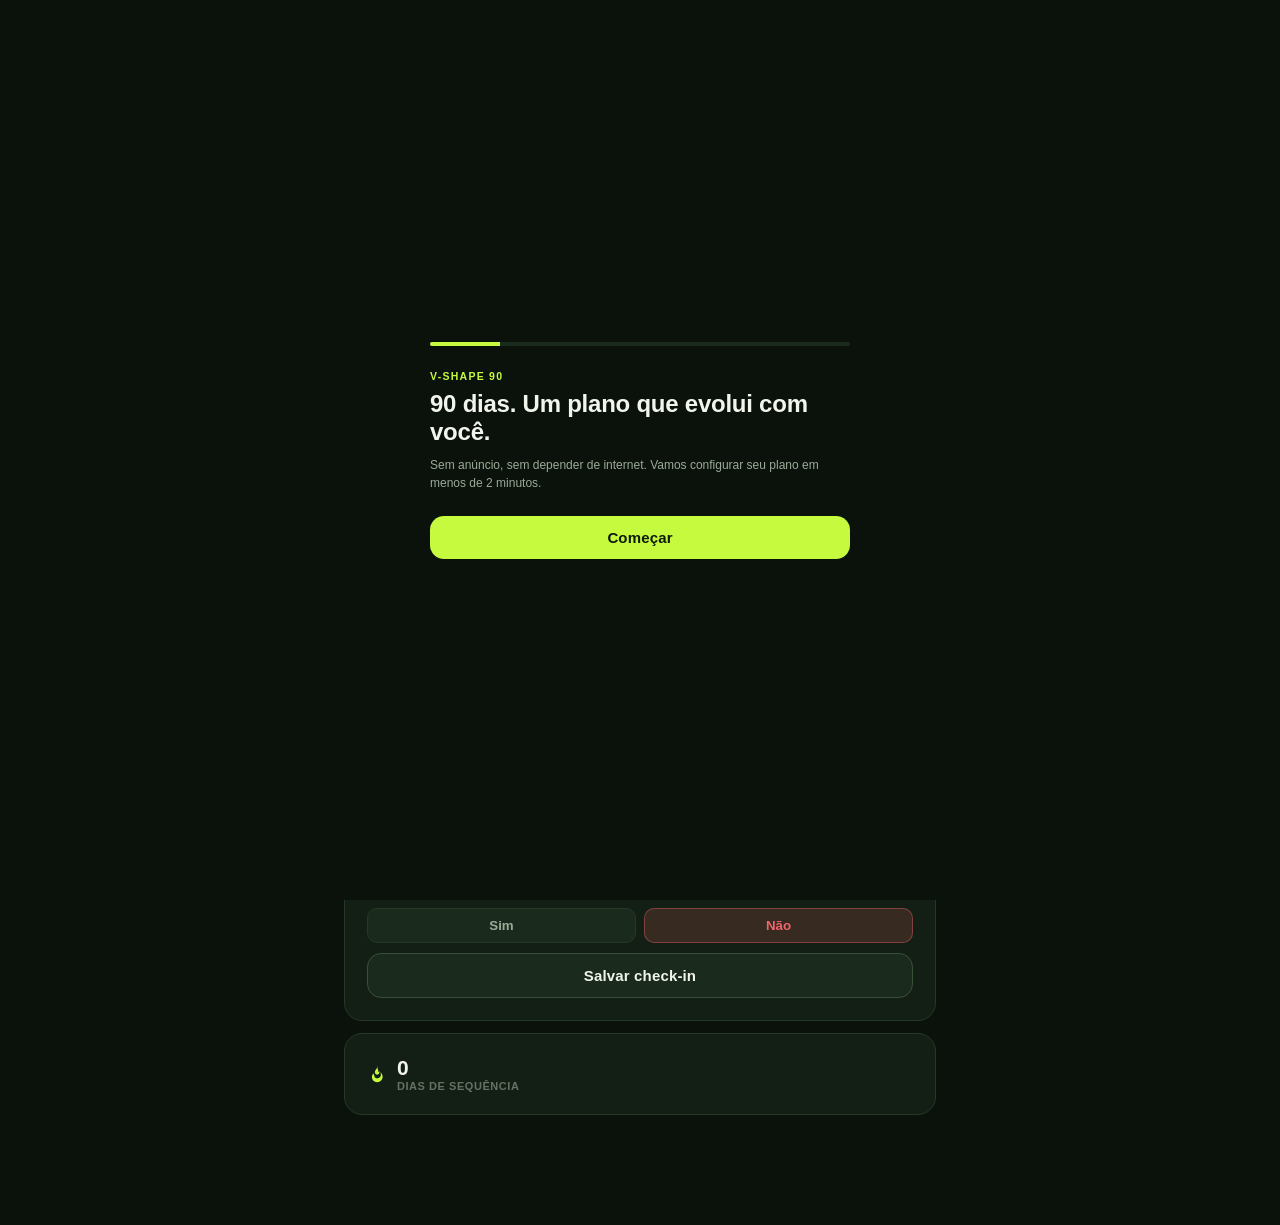
==== commit a5ecadec: "Add files via upload" ====
--- a/vshape90/index.html
+++ b/vshape90/index.html
@@ -12,6 +12,95 @@
 </head>
 <body>
 
+<!-- ====================== ONBOARDING ====================== -->
+<div id="onboarding-screen" class="workout-mode hidden" style="z-index:500">
+  <div class="wm-inner" style="text-align:left; max-width:420px">
+    <div class="onboarding-progress">
+      <div class="onboarding-progress-fill" id="ob-progress-fill" style="width:16%"></div>
+    </div>
+
+    <!-- Passo 1: Boas-vindas -->
+    <div class="ob-step" data-step="1">
+      <div class="wm-eyebrow">V-SHAPE 90</div>
+      <h2 style="font-size:24px; margin-bottom:10px">90 dias. Um plano que evolui com você.</h2>
+      <p class="muted mb-6">Sem anúncio, sem depender de internet. Vamos configurar seu plano em menos de 2 minutos.</p>
+      <button class="btn-primary" data-next>Começar</button>
+    </div>
+
+    <!-- Passo 2: Dados físicos -->
+    <div class="ob-step hidden" data-step="2">
+      <h3 style="font-size:18px; margin-bottom:4px; text-transform:none; color:var(--text)">Seus dados</h3>
+      <p class="muted mb-4">Usamos isso pra calcular seu Índice V e suas metas de nutrição.</p>
+      <div class="form-grid mb-5">
+        <label>Altura (cm)<input type="number" id="ob-height" value="169"></label>
+        <label>Peso atual (kg)<input type="number" id="ob-weight" value="76" step="0.1"></label>
+        <label>Idade<input type="number" id="ob-age" value="30"></label>
+        <label>Sexo
+          <select id="ob-sex">
+            <option value="masculino">Masculino</option>
+            <option value="feminino">Feminino</option>
+          </select>
+        </label>
+      </div>
+      <div style="display:flex; gap:10px">
+        <button class="btn-ghost" data-back>Voltar</button>
+        <button class="btn-primary" data-next>Continuar</button>
+      </div>
+    </div>
+
+    <!-- Passo 3: Objetivo -->
+    <div class="ob-step hidden" data-step="3">
+      <h3 style="font-size:18px; margin-bottom:4px; text-transform:none; color:var(--text)">Qual seu objetivo principal?</h3>
+      <p class="muted mb-4">Isso ajusta suas metas de calorias/proteína e o ritmo de progressão da corrida.</p>
+      <div class="swap-list mb-5" id="ob-objectives"></div>
+      <div style="display:flex; gap:10px">
+        <button class="btn-ghost" data-back>Voltar</button>
+        <button class="btn-primary" data-next id="ob-obj-next" disabled>Continuar</button>
+      </div>
+    </div>
+
+    <!-- Passo 4: Disponibilidade -->
+    <div class="ob-step hidden" data-step="4">
+      <h3 style="font-size:18px; margin-bottom:4px; text-transform:none; color:var(--text)">Quantos dias por semana você treina?</h3>
+      <p class="muted mb-4">Montamos sua grade semanal automaticamente com base nisso.</p>
+      <div class="swap-list mb-5" id="ob-days">
+        <button class="swap-option swap-option-text" data-days="3"><span>3 dias — Full Body</span></button>
+        <button class="swap-option swap-option-text" data-days="4"><span>4 dias — Superior / Inferior</span></button>
+        <button class="swap-option swap-option-text" data-days="5"><span>5 dias — Divisão por grupo muscular</span></button>
+        <button class="swap-option swap-option-text active" data-days="6"><span>6 dias — Divisão completa (padrão)</span></button>
+      </div>
+      <div style="display:flex; gap:10px">
+        <button class="btn-ghost" data-back>Voltar</button>
+        <button class="btn-primary" data-next>Continuar</button>
+      </div>
+    </div>
+
+    <!-- Passo 5: Notificação -->
+    <div class="ob-step hidden" data-step="5">
+      <h3 style="font-size:18px; margin-bottom:4px; text-transform:none; color:var(--text)">Quer um lembrete diário?</h3>
+      <p class="muted mb-4">Avisamos no horário escolhido, nos dias em que ainda não fez o check-in ou o treino. Só funciona com o navegador aberto ou em segundo plano recente — veja a nota em Configurações.</p>
+      <label style="display:flex; align-items:center; gap:10px; margin-bottom:16px; font-size:14px; font-weight:600">
+        <input type="checkbox" id="ob-reminder-enable" style="width:18px; height:18px"> Ativar lembrete diário
+      </label>
+      <div id="ob-reminder-time-wrap" style="display:none; margin-bottom:20px">
+        <label>Horário<input type="time" id="ob-reminder-time" value="07:00"></label>
+      </div>
+      <div style="display:flex; gap:10px">
+        <button class="btn-ghost" data-back>Voltar</button>
+        <button class="btn-primary" data-next>Continuar</button>
+      </div>
+    </div>
+
+    <!-- Passo 6: Resumo -->
+    <div class="ob-step hidden" data-step="6">
+      <h3 style="font-size:18px; margin-bottom:4px; text-transform:none; color:var(--text)">Seu plano está pronto</h3>
+      <div id="ob-summary" class="muted" style="margin-bottom:20px; line-height:1.7"></div>
+      <button class="btn-primary btn-lg" id="ob-finish">Ir para o app</button>
+    </div>
+  </div>
+</div>
+
+
 <!-- ====================== HEADER ====================== -->
 <header class="app-header">
   <div class="brand">
@@ -24,7 +113,7 @@
       </div>
     </div>
   </div>
-  <button id="btn-more-shortcut" class="icon-btn" title="Configurações">
+  <button id="btn-more-shortcut" class="icon-btn" title="Configurações" aria-label="Abrir configurações">
     <svg viewBox="0 0 22 22" fill="none" stroke="currentColor" stroke-width="1.5" stroke-linecap="round" stroke-linejoin="round">
       <circle cx="11" cy="11" r="2.6"/>
       <path d="M11 3.5v2M11 17.5v2M18.5 11h-2M5.5 11h-2M16.2 5.8l-1.4 1.4M7.2 14.8l-1.4 1.4M16.2 16.2l-1.4-1.4M7.2 7.2 5.8 5.8"/>
@@ -36,6 +125,8 @@
 
   <!-- ====================== VIEW: HOJE ====================== -->
   <section id="view-hoje" class="view active">
+
+    <div class="hero-band" id="hero-band"></div>
 
     <div class="card-grid" id="dashboard-cards"></div>
 
@@ -84,7 +175,7 @@
 
   <!-- MODO TREINO (fullscreen overlay) -->
   <div id="workout-mode" class="workout-mode hidden">
-    <button id="wm-close" class="icon-btn wm-close">✕</button>
+    <button id="wm-close" class="icon-btn wm-close" aria-label="Fechar modo treino">✕</button>
     <div class="wm-inner">
       <div class="wm-eyebrow" id="wm-eyebrow">TREINO</div>
       <div id="wm-demo"></div>
@@ -114,11 +205,23 @@
         </div>
       </div>
 
+      <div class="wm-field">
+        <label>RIR (repetições restantes ao falhar) — opcional</label>
+        <div class="rir-scale" id="wm-rir-scale">
+          <button type="button" data-rir="">--</button>
+          <button type="button" data-rir="0">0</button>
+          <button type="button" data-rir="1">1</button>
+          <button type="button" data-rir="2">2</button>
+          <button type="button" data-rir="3">3</button>
+          <button type="button" data-rir="4">4+</button>
+        </div>
+      </div>
+
       <label class="wm-pain-check">
         <input type="checkbox" id="wm-pain"> Senti dor nesta série
       </label>
 
-      <button id="wm-conclude" class="btn-primary btn-lg">✓ CONCLUIR SÉRIE</button>
+      <button id="wm-conclude" class="btn-primary btn-lg">✓ Concluir série</button>
 
       <div id="wm-rest" class="wm-rest hidden">
         <div class="wm-rest-label">DESCANSO</div>
@@ -175,73 +278,83 @@
 
   <!-- ====================== VIEW: EVOLUÇÃO ====================== -->
   <section id="view-evolucao" class="view">
-    <div class="panel">
-      <h3>ÍNDICE V-SHAPE</h3>
-      <div id="vindex-content"></div>
-      <canvas id="vindex-chart" class="chart-canvas"></canvas>
-    </div>
-
-    <div class="panel">
-      <h3>REGISTRO SEMANAL DE MEDIDAS</h3>
-      <form id="body-form" class="form-grid">
-        <label>Peso (kg)<input id="bf-weight" type="number" step="0.1" required></label>
-        <label>Cintura (cm)<input id="bf-waist" type="number" step="0.1"></label>
-        <label>Ombros (cm)<input id="bf-shoulders" type="number" step="0.1"></label>
-        <label>Peito (cm)<input id="bf-chest" type="number" step="0.1"></label>
-        <label>Braço D (cm)<input id="bf-armr" type="number" step="0.1"></label>
-        <label>Braço E (cm)<input id="bf-arml" type="number" step="0.1"></label>
-        <label>Coxa (cm)<input id="bf-thigh" type="number" step="0.1"></label>
-        <button type="submit" class="btn-primary span-2">Salvar medidas</button>
-      </form>
-    </div>
-
-    <div class="panel">
-      <h3>PESO — HISTÓRICO</h3>
-      <canvas id="weight-chart" class="chart-canvas"></canvas>
-    </div>
-
-    <div class="panel">
-      <h3>FOTOS DE PROGRESSO</h3>
-      <div class="photo-upload-row">
-        <label>Ângulo
-          <select id="photo-type">
-            <option value="frente">Frente</option>
-            <option value="costas">Costas</option>
-            <option value="perfil">Perfil</option>
-          </select>
-        </label>
-        <input type="file" id="photo-input" accept="image/*" capture="environment">
-      </div>
-      <div id="photo-gallery" class="photo-gallery"></div>
-    </div>
-
-    <div class="panel">
-      <h3>COMPARAÇÃO POR SEMANA</h3>
-      <div id="week-compare-controls" class="week-compare-controls"></div>
-      <div id="week-compare-content"></div>
-    </div>
-
-    <div class="panel">
-      <h3>
-        <svg class="icon" viewBox="0 0 22 22" fill="none" stroke="currentColor" stroke-width="1.5" stroke-linecap="round" stroke-linejoin="round">
-          <path d="M7 4h8v3a4 4 0 0 1-8 0V4z"/>
-          <path d="M7 5H4.5a2 2 0 0 0 0 4H7M15 5h2.5a2 2 0 0 1 0 4H15"/>
-          <path d="M11 11v3M8.5 17h5M9 17c0-1.2.5-2 2-2s2 .8 2 2"/>
-        </svg>
-        Recordes
-      </h3>
-      <div id="records-content"></div>
-    </div>
-
-    <div class="panel">
-      <h3>CHECKPOINTS 30 / 60 / 90</h3>
-      <div id="checkpoints-content"></div>
-    </div>
-
-    <div class="panel">
-      <h3>RELATÓRIO SEMANAL</h3>
-      <div id="weekly-report-content"></div>
-      <button id="btn-generate-report" class="btn-secondary">Gerar relatório desta semana</button>
+
+    <div class="tabs" id="evolucao-tabs">
+      <button class="tab-btn active" data-evo-tab="resumo">Resumo</button>
+      <button class="tab-btn" data-evo-tab="detalhes">Detalhes</button>
+    </div>
+
+    <div class="evo-tab-panel" data-evo-panel="resumo">
+      <div class="panel">
+        <h3>ÍNDICE V-SHAPE</h3>
+        <div id="vindex-content"></div>
+        <canvas id="vindex-chart" class="chart-canvas"></canvas>
+      </div>
+
+      <div class="panel">
+        <h3>REGISTRO SEMANAL DE MEDIDAS</h3>
+        <form id="body-form" class="form-grid">
+          <label>Peso (kg)<input id="bf-weight" type="number" step="0.1" required></label>
+          <label>Cintura (cm)<input id="bf-waist" type="number" step="0.1"></label>
+          <label>Ombros (cm)<input id="bf-shoulders" type="number" step="0.1"></label>
+          <label>Peito (cm)<input id="bf-chest" type="number" step="0.1"></label>
+          <label>Braço D (cm)<input id="bf-armr" type="number" step="0.1"></label>
+          <label>Braço E (cm)<input id="bf-arml" type="number" step="0.1"></label>
+          <label>Coxa (cm)<input id="bf-thigh" type="number" step="0.1"></label>
+          <button type="submit" class="btn-primary span-2">Salvar medidas</button>
+        </form>
+      </div>
+
+      <div class="panel">
+        <h3>PESO — HISTÓRICO</h3>
+        <canvas id="weight-chart" class="chart-canvas"></canvas>
+      </div>
+
+      <div class="panel">
+        <h3>FOTOS DE PROGRESSO</h3>
+        <div class="photo-upload-row">
+          <label>Ângulo
+            <select id="photo-type">
+              <option value="frente">Frente</option>
+              <option value="costas">Costas</option>
+              <option value="perfil">Perfil</option>
+            </select>
+          </label>
+          <input type="file" id="photo-input" accept="image/*" capture="environment">
+        </div>
+        <div id="photo-gallery" class="photo-gallery"></div>
+      </div>
+    </div>
+
+    <div class="evo-tab-panel hidden" data-evo-panel="detalhes">
+      <div class="panel">
+        <h3>COMPARAÇÃO POR SEMANA</h3>
+        <div id="week-compare-controls" class="week-compare-controls"></div>
+        <div id="week-compare-content"></div>
+      </div>
+
+      <div class="panel">
+        <h3>
+          <svg class="icon" viewBox="0 0 22 22" fill="none" stroke="currentColor" stroke-width="1.5" stroke-linecap="round" stroke-linejoin="round">
+            <path d="M7 4h8v3a4 4 0 0 1-8 0V4z"/>
+            <path d="M7 5H4.5a2 2 0 0 0 0 4H7M15 5h2.5a2 2 0 0 1 0 4H15"/>
+            <path d="M11 11v3M8.5 17h5M9 17c0-1.2.5-2 2-2s2 .8 2 2"/>
+          </svg>
+          Recordes
+        </h3>
+        <div id="records-content"></div>
+      </div>
+
+      <div class="panel">
+        <h3>CHECKPOINTS 30 / 60 / 90</h3>
+        <div id="checkpoints-content"></div>
+      </div>
+
+      <div class="panel">
+        <h3>RELATÓRIO SEMANAL</h3>
+        <div id="weekly-report-content"></div>
+        <button id="btn-generate-report" class="btn-secondary">Gerar relatório desta semana</button>
+      </div>
     </div>
   </section>
 
@@ -256,39 +369,30 @@
         Grade semanal
       </h3>
       <p class="muted">Toque em um dia pra trocar o conteúdo com outro dia da semana.</p>
-      <div id="weekly-grid-content" style="margin-top:10px"></div>
-    </div>
-
-    <div class="panel">
-      <h3>
-        <svg class="icon" viewBox="0 0 22 22" fill="none" stroke="currentColor" stroke-width="1.6" stroke-linecap="round" stroke-linejoin="round">
-          <path d="M11 3s5.5 6.2 5.5 10a5.5 5.5 0 1 1-11 0C5.5 9.2 11 3 11 3z"/>
-        </svg>
-        Água
-      </h3>
-      <div id="water-content"></div>
-    </div>
-
-    <div class="panel">
-      <h3>ALIMENTAÇÃO</h3>
-      <div id="nutrition-content"></div>
+      <div id="weekly-grid-content" class="mt-3"></div>
     </div>
 
     <div class="panel">
       <h3>CONFIGURAÇÕES</h3>
       <form id="settings-form" class="form-grid">
-        <label>Meta de água (mL)<input id="set-water" type="number" min="0"></label>
-        <label>Meta de calorias (kcal)<input id="set-cal" type="number" min="0"></label>
-        <label>Meta de proteína (g)<input id="set-prot" type="number" min="0"></label>
-        <label>Meta de carboidrato (g)<input id="set-carb" type="number" min="0"></label>
-        <label>Meta de gordura (g)<input id="set-fat" type="number" min="0"></label>
         <label>Descanso padrão (s)<input id="set-rest" type="number" min="0"></label>
+        <label class="span-2" style="flex-direction:row; align-items:center; gap:8px; text-transform:none">
+          <input type="checkbox" id="set-reminder-enable" style="width:16px; height:16px"> Lembrete diário ativado
+        </label>
+        <label>Horário do lembrete<input id="set-reminder-time" type="time"></label>
         <button type="submit" class="btn-primary span-2">Salvar configurações</button>
       </form>
+      <p class="muted mt-3">Nota técnica: como o app não tem servidor, o lembrete só dispara quando o navegador consegue rodar em segundo plano (varia por aparelho/navegador). Um lembrete garantido a qualquer hora, com o app fechado, exigiria um servidor de push — ver seção "Conta" abaixo.</p>
+    </div>
+
+    <div class="panel">
+      <h3>CONTA</h3>
+      <div id="account-content"></div>
     </div>
 
     <div class="panel">
       <h3>BACKUP</h3>
+
       <p class="muted">Todos os dados ficam salvos apenas neste dispositivo. Exporte regularmente.</p>
       <div class="backup-row">
         <button id="btn-export" class="btn-primary">Exportar backup</button>
@@ -353,8 +457,10 @@
 <div id="toast" class="toast hidden"></div>
 
 <script src="js/storage.js"></script>
+<script src="js/onboarding.js"></script>
 <script src="js/charts.js"></script>
 <script src="js/exercise-demos.js"></script>
+<script src="js/exercise-metadata.js"></script>
 <script src="js/exercise-catalog.js"></script>
 <script src="js/workouts.js"></script>
 <script src="js/running.js"></script>
--- a/vshape90/css/style.css
+++ b/vshape90/css/style.css
@@ -44,9 +44,31 @@
   --radius-sm: 10px;
   --nav-h: 66px;
   --header-h: 60px;
-  --shadow-1: 0 1px 2px rgba(0,0,0,0.35);
-  --shadow-2: 0 10px 26px rgba(0,0,0,0.45);
   --ease: cubic-bezier(0.2, 0.7, 0.2, 1);
+
+  /* Sombra funcional única — só usada onde algo precisa ler como
+     "flutuando acima" da tela (toast, overlays), nunca decoração. */
+  --shadow-overlay: 0 8px 20px rgba(0,0,0,0.4);
+
+  /* Escala tipográfica (8 degraus, sem valores fracionados) */
+  --text-xs: 11px;
+  --text-sm: 12px;
+  --text-base: 14px;
+  --text-md: 15px;
+  --text-lg: 17px;
+  --text-xl: 20px;
+  --text-2xl: 26px;
+  --text-hero: 40px;
+
+  /* Escala de espaçamento (múltiplos de 4) */
+  --space-1: 4px;
+  --space-2: 8px;
+  --space-3: 12px;
+  --space-4: 16px;
+  --space-5: 20px;
+  --space-6: 24px;
+  --space-7: 32px;
+  --space-8: 48px;
 }
 
 * { box-sizing: border-box; }
@@ -63,38 +85,43 @@
 
 body {
   padding-top: var(--header-h);
-  padding-bottom: calc(var(--nav-h) + env(safe-area-inset-bottom) + 8px);
+  padding-bottom: calc(var(--nav-h) + env(safe-area-inset-bottom) + var(--space-2));
   min-height: 100vh;
-  background-image: radial-gradient(620px 300px at 50% -12%, rgba(198,250,62,0.06), transparent 60%);
-  background-repeat: no-repeat;
-}
-
-/* Headlines em caixa-alta, peso forte, tracking levemente negativo —
-   aproxima o efeito "condensado" do print de referência usando fontes
-   do sistema (mantém o app 100% offline, sem depender de CDN de fontes). */
+}
+
+/* Hierarquia por peso e tracking (não por família de fonte — uma fonte
+   condensada de sistema como 'Arial Narrow' só existe em parte dos
+   dispositivos, então renderiza diferente em cada aparelho). */
 h1, h2, h3, h4 {
-  margin: 0 0 10px;
+  margin: 0 0 var(--space-2);
   font-weight: 800;
   letter-spacing: -0.01em;
-  font-family: 'Arial Narrow', -apple-system, BlinkMacSystemFont, 'Segoe UI', Roboto, sans-serif;
 }
 h3 {
-  font-size: 15px;
+  font-size: var(--text-xs);
   text-transform: uppercase;
   color: var(--text);
   font-weight: 800;
-  letter-spacing: 0.01em;
+  letter-spacing: 0.04em;
   display: flex;
   align-items: center;
-  gap: 8px;
-}
-h3 .icon { width: 15px; height: 15px; color: var(--accent); flex: none; }
-p { margin: 0 0 8px; line-height: 1.45; }
-.muted { color: var(--text-secondary); font-size: 13px; }
+  gap: var(--space-2);
+}
+h3 .icon { width: 14px; height: 14px; color: var(--accent); flex: none; }
+p { margin: 0 0 var(--space-2); line-height: 1.5; }
+.muted { color: var(--text-secondary); font-size: var(--text-sm); }
 ::selection { background: var(--accent-soft); color: var(--text); }
 :focus-visible { outline: 2px solid var(--accent); outline-offset: 2px; border-radius: 4px; }
 button { font-family: inherit; cursor: pointer; }
 svg { display: block; }
+
+/* Utilitários de espaçamento (evita valores soltos em style="" inline) */
+.mt-1 { margin-top: var(--space-1); } .mt-2 { margin-top: var(--space-2); }
+.mt-3 { margin-top: var(--space-3); } .mt-4 { margin-top: var(--space-4); }
+.mt-5 { margin-top: var(--space-5); } .mt-6 { margin-top: var(--space-6); }
+.mb-1 { margin-bottom: var(--space-1); } .mb-2 { margin-bottom: var(--space-2); }
+.mb-3 { margin-bottom: var(--space-3); } .mb-4 { margin-bottom: var(--space-4); }
+.mb-5 { margin-bottom: var(--space-5); } .mb-6 { margin-bottom: var(--space-6); }
 
 /* ---------- Header ---------- */
 .app-header {
@@ -120,12 +147,11 @@
   color: var(--accent-ink);
   padding-top: 5px;
   flex: none;
-  box-shadow: 0 2px 12px rgba(198,250,62,0.3);
 }
 .brand-text { display: flex; flex-direction: column; line-height: 1.2; min-width: 0; }
 .brand-text strong {
   font-size: 14px; letter-spacing: 0.02em; color: var(--text);
-  font-family: 'Arial Narrow', sans-serif; font-weight: 800; text-transform: uppercase;
+  font-weight: 800; text-transform: uppercase;
 }
 .brand-day-row { display: flex; align-items: center; gap: 8px; }
 .brand-day-row span { font-size: 10.5px; color: var(--accent); font-weight: 800; letter-spacing: 0.04em; white-space: nowrap; }
@@ -136,7 +162,7 @@
   background: var(--surface-2);
   border: 1px solid var(--border);
   color: var(--text-secondary);
-  width: 36px; height: 36px;
+  width: 40px; height: 40px;
   border-radius: 10px;
   display: flex; align-items: center; justify-content: center;
   flex: none;
@@ -157,8 +183,22 @@
   border-radius: var(--radius-lg);
   padding: 18px;
   margin-bottom: 12px;
-  box-shadow: var(--shadow-1);
-}
+}
+
+/* ---------- Hero (resultado principal — sem borda de card, hierarquia
+   só por tipografia, pra não competir visualmente com os stat cards) ---------- */
+.hero-band { margin-bottom: var(--space-5); }
+.hero-band .hero-label {
+  font-size: var(--text-xs); text-transform: uppercase; letter-spacing: 0.06em;
+  color: var(--text-tertiary); font-weight: 700; margin-bottom: var(--space-1);
+}
+.hero-band .hero-value {
+  font-size: var(--text-hero); font-weight: 800; letter-spacing: -0.02em;
+  line-height: 1; font-variant-numeric: tabular-nums; color: var(--text);
+}
+.hero-band .hero-value .hero-unit { font-size: var(--text-lg); color: var(--text-secondary); font-weight: 700; margin-left: var(--space-1); }
+.hero-band .hero-sub { font-size: var(--text-sm); color: var(--text-secondary); margin-top: var(--space-2); }
+.hero-band .hero-sub strong { color: var(--accent); font-weight: 700; }
 
 /* ---------- Dashboard cards ---------- */
 .card-grid {
@@ -174,7 +214,6 @@
   padding: 13px 14px 14px;
   position: relative;
   overflow: hidden;
-  box-shadow: var(--shadow-1);
 }
 .dash-card::before {
   content: '';
@@ -190,34 +229,6 @@
 .dash-card .value.green { color: var(--positive); }
 .dash-card .value.yellow { color: var(--warning); }
 .dash-card .value.red { color: var(--danger); }
-
-/* ---------- Taper bar (elemento de assinatura visual) ---------- */
-.taper-track {
-  height: 8px;
-  background: var(--surface-2);
-  border-radius: 6px;
-  overflow: hidden;
-  position: relative;
-}
-.taper-fill {
-  height: 100%;
-  border-radius: 6px;
-  background: var(--accent);
-  transition: width 0.4s var(--ease);
-}
-
-.taper-divider {
-  display: flex; align-items: center; gap: 10px;
-  margin: 2px 0 14px;
-}
-.taper-divider::before {
-  content: '';
-  width: 10px; height: 10px;
-  background: linear-gradient(155deg, var(--accent), var(--accent-deep));
-  clip-path: polygon(50% 100%, 4% 0%, 96% 0%);
-  flex: none;
-}
-.taper-divider .label { font-size: 11px; text-transform: uppercase; letter-spacing: 0.08em; color: var(--text-tertiary); font-weight: 700; }
 
 /* ---------- Buttons ---------- */
 .btn-primary, .btn-secondary, .btn-ghost, .btn-danger {
@@ -309,7 +320,6 @@
   border-radius: var(--radius-lg);
   padding: 15px;
   margin-bottom: 10px;
-  box-shadow: var(--shadow-1);
 }
 .exercise-card .ex-head { display: flex; justify-content: space-between; align-items: baseline; gap: 10px; }
 .exercise-card .ex-head-row { display: flex; align-items: flex-start; gap: 12px; }
@@ -341,7 +351,7 @@
 .ex-external-link svg { width: 13px; height: 13px; flex: none; }
 
 /* Botão de trocar exercício (dentro do card) */
-.ex-swap-btn { width: 30px; height: 30px; border-radius: 8px; }
+.ex-swap-btn { width: 36px; height: 36px; border-radius: 9px; }
 .ex-swap-btn svg { width: 15px; height: 15px; }
 
 /* Lista de alternativas no seletor de troca de exercício */
@@ -363,8 +373,8 @@
   align-items: center;
 }
 .ex-history-row-editable { grid-template-columns: 1fr 1fr 1fr auto; }
-.ex-history-row .ex-edit-log-btn { width: 26px; height: 26px; }
-.ex-history-row .ex-edit-log-btn svg { width: 13px; height: 13px; }
+.ex-history-row .ex-edit-log-btn { width: 34px; height: 34px; }
+.ex-history-row .ex-edit-log-btn svg { width: 14px; height: 14px; }
 .ex-history-row:first-child { color: var(--text-tertiary); font-weight: 700; text-transform: uppercase; font-size: 10px; letter-spacing: 0.05em; }
 .ex-history-row:last-child { border-bottom: none; }
 .ex-history-row span:nth-child(2) { text-align: center; }
@@ -404,7 +414,6 @@
 .wm-eyebrow { font-size: 10.5px; text-transform: uppercase; letter-spacing: 0.12em; color: var(--accent); font-weight: 800; margin-bottom: 8px; }
 .wm-exname {
   font-size: 24px; font-weight: 800; letter-spacing: -0.01em; margin-bottom: 8px; text-transform: uppercase;
-  font-family: 'Arial Narrow', sans-serif;
 }
 .wm-series { color: var(--text); font-weight: 700; margin-bottom: 4px; font-size: 13.5px; }
 .wm-prev { color: var(--text-tertiary); font-size: 13px; margin-bottom: 26px; font-variant-numeric: tabular-nums; }
@@ -488,8 +497,11 @@
 .exercise-demo { flex: none; color: var(--accent); }
 .exercise-demo-sm { width: 46px; height: 64px; }
 .exercise-demo-lg { width: 92px; height: 128px; margin: 0 auto 10px; }
+.exercise-demo-xl { width: 140px; height: 196px; margin: 0 auto 12px; }
 .exercise-demo-svg { width: 100%; height: 100%; overflow: visible; }
 .exercise-demo-svg .rig-head { color: var(--text); }
+.ex-thumb-btn { background: none; border: none; padding: 0; flex: none; cursor: pointer; }
+.ex-thumb-btn:active .exercise-demo { opacity: 0.7; }
 
 /* Origem de rotação de cada segmento do boneco, usando as coordenadas
    reais do viewBox (ombro, cotovelo, quadril, joelho) — é isso que faz
@@ -615,16 +627,6 @@
   background: var(--surface-2); border: 1px solid var(--border); border-radius: var(--radius); padding: 11px 13px; font-size: 13px;
 }
 .pr-item .pr-value { color: var(--accent); font-weight: 800; font-variant-numeric: tabular-nums; }
-
-/* ---------- Nutrition / water ---------- */
-.meal-row { display: flex; justify-content: space-between; align-items: center; padding: 11px 0; border-bottom: 1px solid var(--border); font-size: 13.5px; }
-.meal-row:last-child { border-bottom: none; }
-.meal-row .meal-name { font-weight: 700; }
-.meal-row .meal-macro { color: var(--text-tertiary); font-size: 11.5px; margin-top: 2px; font-variant-numeric: tabular-nums; }
-.progress-bar { height: 8px; background: var(--surface-2); border-radius: 6px; overflow: hidden; margin: 8px 0 12px; }
-.progress-bar .fill { height: 100%; background: var(--accent); border-radius: 6px; transition: width 0.3s var(--ease); }
-.water-btns { display: flex; gap: 8px; margin-top: 12px; }
-.water-btns button { flex: 1; }
 
 /* ---------- Backup ---------- */
 .backup-row { display: flex; gap: 10px; }
@@ -642,7 +644,7 @@
   font-size: 13px;
   font-weight: 600;
   z-index: 300;
-  box-shadow: var(--shadow-2);
+  box-shadow: var(--shadow-overlay);
   transition: opacity 0.2s var(--ease), transform 0.2s var(--ease);
 }
 .toast.hidden { display: none; }
@@ -688,8 +690,75 @@
   .panel { padding: 22px; }
 }
 
-/* Empty states */
+/* ---------- Onboarding ---------- */
+.onboarding-progress { height: 4px; background: var(--surface-2); border-radius: 3px; overflow: hidden; margin-bottom: 24px; }
+.onboarding-progress-fill { height: 100%; background: var(--accent); transition: width 0.3s var(--ease); }
+.ob-step.hidden { display: none; }
+.evo-tab-panel.hidden { display: none; }
+
+/* ---------- Escala de RIR no Modo Treino ---------- */
+.rir-scale { display: flex; gap: 6px; margin-top: 7px; }
+.rir-scale button {
+  flex: 1; background: var(--surface-2); border: 1px solid var(--border); color: var(--text-secondary);
+  padding: 9px 0; border-radius: 9px; font-weight: 700; font-size: 13px;
+}
+.rir-scale button.active { background: var(--accent); color: var(--accent-ink); border-color: var(--accent); }
+
+/* ---------- Conta / PRO ---------- */
+.pro-badge {
+  display: inline-flex; align-items: center; gap: 6px; padding: 4px 10px; border-radius: 20px;
+  background: var(--accent-soft); color: var(--accent); font-size: 11px; font-weight: 800; text-transform: uppercase; letter-spacing: 0.04em;
+}
+.pro-feature-list { display: flex; flex-direction: column; gap: 8px; margin: 12px 0; }
+.pro-feature-row { display: flex; align-items: center; gap: 10px; font-size: 13.5px; color: var(--text-secondary); }
+.pro-feature-row svg { width: 16px; height: 16px; color: var(--accent); flex: none; }
+.pro-lock-note {
+  font-size: 12px; color: var(--text-tertiary); background: var(--surface-2); border: 1px dashed var(--border-strong);
+  border-radius: var(--radius-sm); padding: 10px 12px; margin-top: 10px;
+}
 .empty-state { color: var(--text-tertiary); font-size: 13px; text-align: center; padding: 20px 8px; }
+
+/* ============================================================
+   Destaque muscular sobre o boneco-palito (vermelho/laranja/amarelo)
+   — versão esquemática do sistema de cores pedido, aplicada por
+   segmento do corpo (não por músculo anatômico individual, já que o
+   boneco é 2D). O nome do músculo certo aparece em texto na tela de
+   detalhes; a cor é uma aproximação didática, declarada como tal.
+   ============================================================ */
+.muscle-primary { color: #E85B5F; animation: musclePulsePrimary 1.8s ease-in-out infinite; }
+.muscle-secondary { color: #F0954B; }
+.muscle-stabilizer { color: #F0D23E; }
+.muscle-neutral { color: var(--accent); opacity: 0.55; }
+@keyframes musclePulsePrimary {
+  0%, 100% { filter: brightness(0.85); }
+  50% { filter: brightness(1.25); }
+}
+@media (prefers-reduced-motion: reduce) {
+  .muscle-primary { animation: none; }
+}
+
+/* Legenda de cores na tela de detalhes */
+.muscle-legend { display: flex; gap: var(--space-4); flex-wrap: wrap; margin: var(--space-2) 0 var(--space-4); }
+.muscle-legend-item { display: flex; align-items: center; gap: 6px; font-size: var(--text-xs); color: var(--text-secondary); }
+.muscle-legend-dot { width: 10px; height: 10px; border-radius: 50%; flex: none; }
+
+/* Blocos de texto da tela de detalhes do exercício */
+.exercise-detail-section { margin-bottom: var(--space-4); }
+.exercise-detail-section h4 {
+  font-size: var(--text-xs); text-transform: uppercase; letter-spacing: 0.05em;
+  color: var(--text-tertiary); font-weight: 700; margin-bottom: var(--space-1);
+}
+.exercise-detail-section p { font-size: var(--text-base); color: var(--text-secondary); margin: 0; line-height: 1.55; }
+.exercise-detail-section ul { margin: var(--space-1) 0 0 18px; padding: 0; font-size: var(--text-base); color: var(--text-secondary); }
+.exercise-detail-tags { display: flex; gap: 6px; flex-wrap: wrap; margin-bottom: var(--space-4); }
+.exercise-detail-tag {
+  font-size: var(--text-xs); font-weight: 700; padding: 4px 10px; border-radius: 20px;
+  background: var(--surface-2); color: var(--text-secondary); border: 1px solid var(--border);
+}
+.breathing-row { display: flex; gap: var(--space-4); margin-bottom: var(--space-4); }
+.breathing-item { flex: 1; background: var(--surface-2); border-radius: var(--radius-sm); padding: var(--space-3); }
+.breathing-item .label { font-size: var(--text-xs); text-transform: uppercase; color: var(--text-tertiary); font-weight: 700; }
+.breathing-item .value { font-size: var(--text-sm); color: var(--text); margin-top: 4px; }
 
 /* Movimento reduzido */
 @media (prefers-reduced-motion: reduce) {
